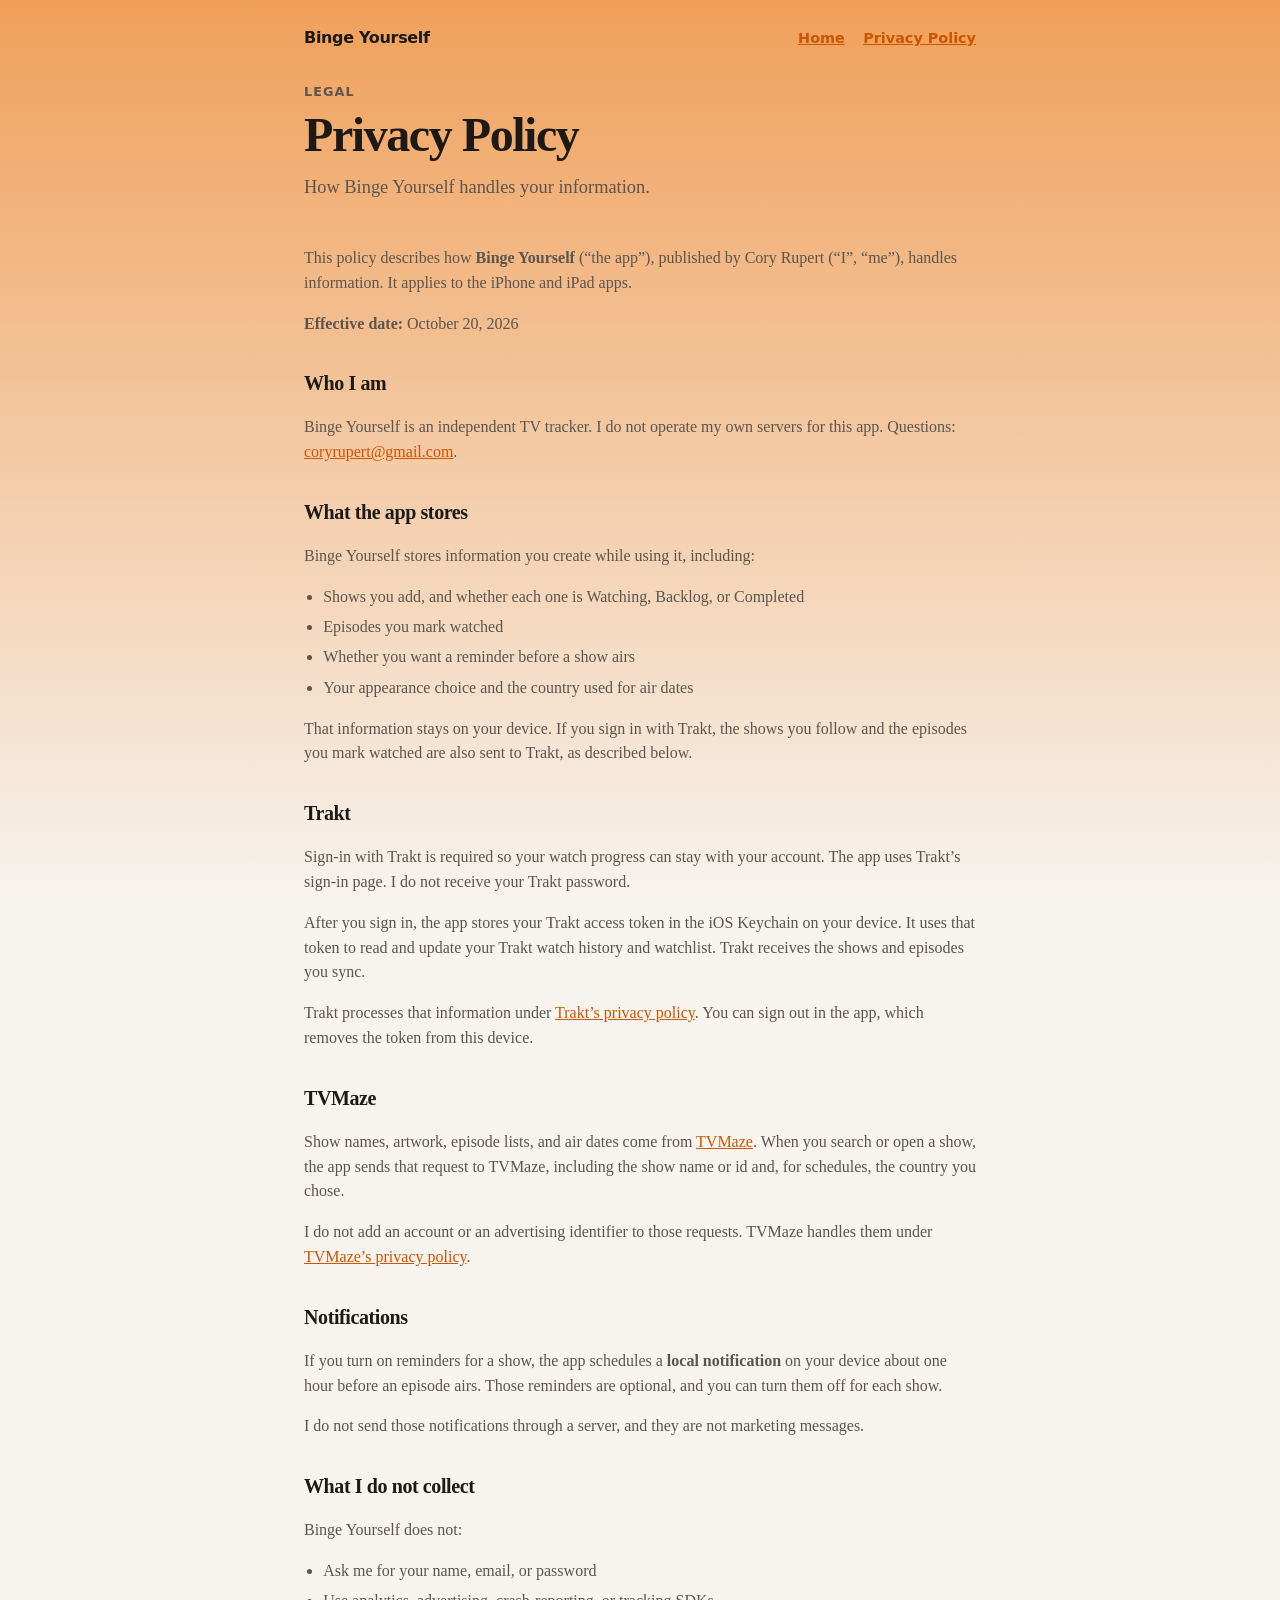
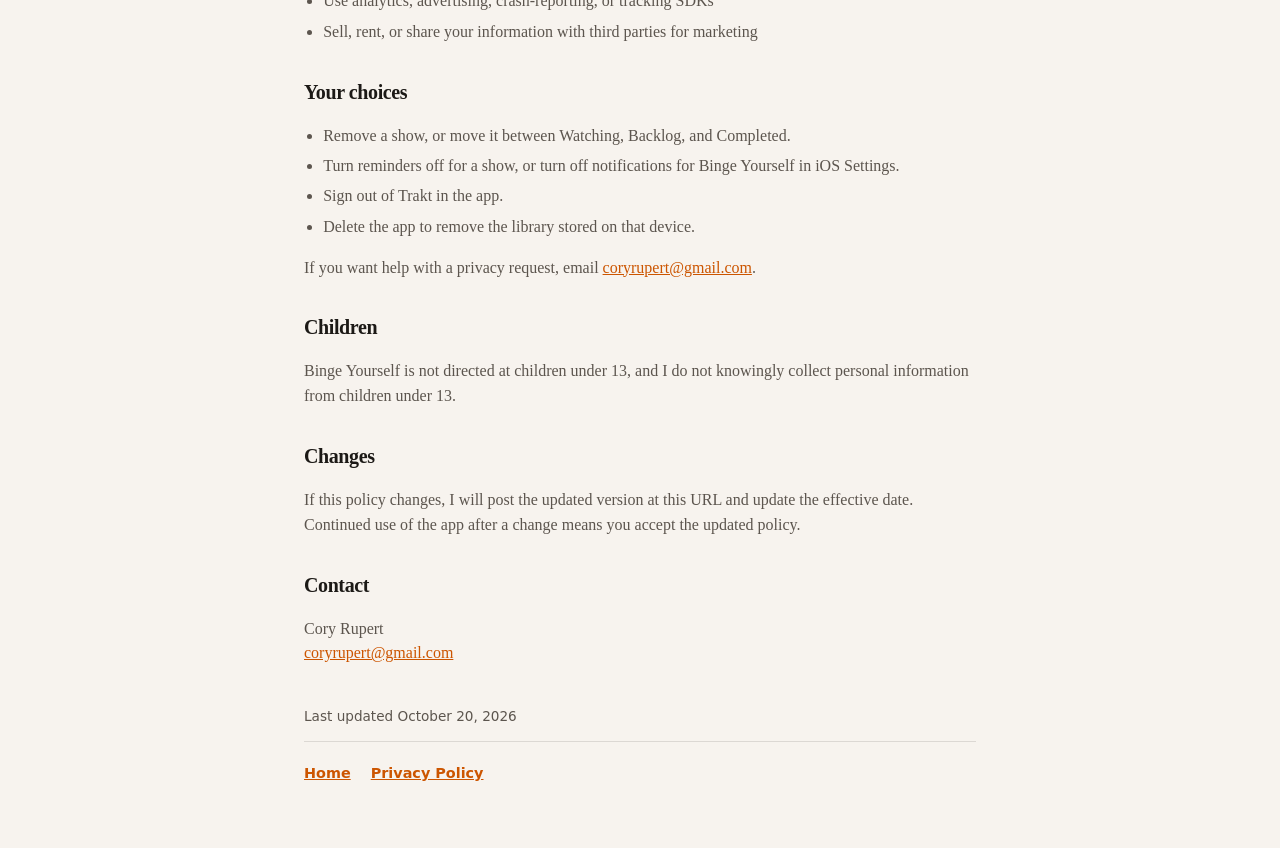
==== binge-privacy/index.html @ 2ec1d24c "Add the Binge Yourself home page and privacy policy." ====
<!DOCTYPE html>
<html lang="en">
<head>
  <meta charset="utf-8">
  <meta name="viewport" content="width=device-width, initial-scale=1">
  <title>Privacy Policy — Binge Yourself</title>
  <meta name="description" content="Privacy Policy for the Binge Yourself TV tracking app.">
  <link rel="icon" href="../images/binge-icon.svg" type="image/svg+xml">
  <link rel="stylesheet" href="../styles.css?v=25">
</head>
<body>
  <main class="site site-policy">
    <header class="site-nav">
      <a class="site-nav-brand" href="../binge/">Binge Yourself</a>
      <nav>
        <a href="../binge/">Home</a>
        <a href="./" aria-current="page">Privacy Policy</a>
      </nav>
    </header>

    <header class="guide-hero">
      <p class="kicker">Legal</p>
      <h1>Privacy Policy</h1>
      <p class="lede">How Binge Yourself handles your information.</p>
    </header>

    <article class="policy">
      <p>This policy describes how <strong>Binge Yourself</strong> (“the app”), published by Cory Rupert (“I”, “me”), handles information. It applies to the iPhone and iPad apps.</p>
      <p><strong>Effective date:</strong> October 20, 2026</p>

      <h2>Who I am</h2>
      <p>Binge Yourself is an independent TV tracker. I do not operate my own servers for this app. Questions: <a href="mailto:coryrupert@gmail.com">coryrupert@gmail.com</a>.</p>

      <h2>What the app stores</h2>
      <p>Binge Yourself stores information you create while using it, including:</p>
      <ul>
        <li>Shows you add, and whether each one is Watching, Backlog, or Completed</li>
        <li>Episodes you mark watched</li>
        <li>Whether you want a reminder before a show airs</li>
        <li>Your appearance choice and the country used for air dates</li>
      </ul>
      <p>That information stays on your device. If you sign in with Trakt, the shows you follow and the episodes you mark watched are also sent to Trakt, as described below.</p>

      <h2>Trakt</h2>
      <p>Sign-in with Trakt is required so your watch progress can stay with your account. The app uses Trakt’s sign-in page. I do not receive your Trakt password.</p>
      <p>After you sign in, the app stores your Trakt access token in the iOS Keychain on your device. It uses that token to read and update your Trakt watch history and watchlist. Trakt receives the shows and episodes you sync.</p>
      <p>Trakt processes that information under <a href="https://trakt.tv/privacy">Trakt’s privacy policy</a>. You can sign out in the app, which removes the token from this device.</p>

      <h2>TVMaze</h2>
      <p>Show names, artwork, episode lists, and air dates come from <a href="https://www.tvmaze.com/">TVMaze</a>. When you search or open a show, the app sends that request to TVMaze, including the show name or id and, for schedules, the country you chose.</p>
      <p>I do not add an account or an advertising identifier to those requests. TVMaze handles them under <a href="https://www.tvmaze.com/privacy">TVMaze’s privacy policy</a>.</p>

      <h2>Notifications</h2>
      <p>If you turn on reminders for a show, the app schedules a <strong>local notification</strong> on your device about one hour before an episode airs. Those reminders are optional, and you can turn them off for each show.</p>
      <p>I do not send those notifications through a server, and they are not marketing messages.</p>

      <h2>What I do not collect</h2>
      <p>Binge Yourself does not:</p>
      <ul>
        <li>Ask me for your name, email, or password</li>
        <li>Use analytics, advertising, crash-reporting, or tracking SDKs</li>
        <li>Sell, rent, or share your information with third parties for marketing</li>
      </ul>

      <h2>Your choices</h2>
      <ul>
        <li>Remove a show, or move it between Watching, Backlog, and Completed.</li>
        <li>Turn reminders off for a show, or turn off notifications for Binge Yourself in iOS Settings.</li>
        <li>Sign out of Trakt in the app.</li>
        <li>Delete the app to remove the library stored on that device.</li>
      </ul>
      <p>If you want help with a privacy request, email <a href="mailto:coryrupert@gmail.com">coryrupert@gmail.com</a>.</p>

      <h2>Children</h2>
      <p>Binge Yourself is not directed at children under 13, and I do not knowingly collect personal information from children under 13.</p>

      <h2>Changes</h2>
      <p>If this policy changes, I will post the updated version at this URL and update the effective date. Continued use of the app after a change means you accept the updated policy.</p>

      <h2>Contact</h2>
      <p>Cory Rupert<br>
      <a href="mailto:coryrupert@gmail.com">coryrupert@gmail.com</a></p>

      <p class="updated">Last updated October 20, 2026</p>
    </article>

    <footer class="site-footer">
      <nav>
        <a href="../binge/">Home</a>
        <a href="./">Privacy Policy</a>
      </nav>
    </footer>
  </main>
</body>
</html>
---- styles.css ----
:root {
  --bg: #f7f3ee;
  --bg-top: #f0a05a;
  --bg-bottom: #f7f3ee;
  --fg: #1c1916;
  --muted: #5c554e;
  --accent: #cc5500;
  --rule: rgba(28, 25, 22, 0.12);
  --card: #fffdf9;
  --bezel: #1c1916;
  --sans: ui-sans-serif, system-ui, -apple-system, "Segoe UI", sans-serif;
}

@media (prefers-color-scheme: dark) {
  :root {
    --bg: #161311;
    --bg-top: #5c240c;
    --bg-bottom: #161311;
    --fg: #f4eee8;
    --muted: #b7aea4;
    --accent: #f26b1a;
    --rule: rgba(244, 238, 232, 0.14);
    --card: #1e1a17;
    --bezel: #0d0b0a;
  }
}

* {
  box-sizing: border-box;
}

img {
  max-width: 100%;
  height: auto;
}

html {
  min-height: 100%;
  scroll-behavior: smooth;
  background: var(--bg-bottom);
}

body {
  margin: 0;
  min-height: 100vh;
  background: transparent;
  color: var(--fg);
  font-family: "Iowan Old Style", "Palatino Linotype", Palatino, Georgia, serif;
  line-height: 1.55;
}

body::before {
  content: "";
  position: fixed;
  inset: 0;
  z-index: -1;
  background: linear-gradient(180deg, var(--bg-top) 0%, var(--bg-bottom) 100%);
}

a {
  color: var(--accent);
}

a:hover {
  text-decoration-thickness: 2px;
}

.site {
  width: min(68rem, calc(100% - 2.5rem));
  margin: 0 auto;
  padding: 1.25rem 0 4rem;
}

.site-nav {
  display: flex;
  align-items: center;
  justify-content: space-between;
  gap: 1rem;
  padding: 0.35rem 0 1.5rem;
  font-family: var(--sans);
}

.site-nav-brand {
  color: var(--fg);
  font-weight: 700;
  text-decoration: none;
  letter-spacing: -0.02em;
}

.site-nav nav {
  display: flex;
  flex-wrap: wrap;
  gap: 0.85rem 1.15rem;
  font-size: 0.9rem;
  font-weight: 600;
}

.site-nav-end {
  justify-content: flex-end;
}

.kicker {
  margin: 0 0 0.4rem;
  color: var(--muted);
  font-family: var(--sans);
  font-size: 0.8rem;
  font-weight: 600;
  letter-spacing: 0.08em;
  text-transform: uppercase;
}

h1 {
  margin: 0 0 0.75rem;
  font-size: clamp(2rem, 6vw, 3rem);
  font-weight: 600;
  letter-spacing: -0.03em;
  line-height: 1.1;
}

.lede {
  margin: 0;
  max-width: 32rem;
  color: var(--muted);
  font-size: 1.15rem;
}

h2 {
  margin: 2rem 0 0.6rem;
  font-size: 1.25rem;
  letter-spacing: -0.02em;
}

.hero {
  display: grid;
  gap: 1.25rem;
  padding: 0.5rem 0 2.5rem;
  max-width: 38rem;
}

.icon {
  width: 88px;
  height: 88px;
  border-radius: 22px;
  overflow: hidden;
  box-shadow: 0 10px 28px rgba(204, 85, 0, 0.28);
}

.hero h1 {
  margin-bottom: 0.45rem;
}

.site-simple {
  width: min(36rem, calc(100% - 2.5rem));
  display: flex;
  flex-direction: column;
  align-items: center;
  text-align: center;
}

.site-simple .site-nav {
  width: 100%;
  justify-content: center;
}

.hero-simple {
  justify-items: center;
  padding-bottom: 1.6rem;
  text-align: center;
}

.hero-simple .lede {
  margin-inline: auto;
}

.site-simple .highlights {
  width: max-content;
  max-width: 100%;
  margin-inline: auto;
  text-align: left;
}

.site-simple .site-footer {
  width: 100%;
}

.site-simple .site-footer nav {
  justify-content: center;
}

.highlights {
  display: grid;
  gap: 1.25rem;
  margin: 0 0 1.75rem;
  padding: 0;
  list-style: none;
}

.highlight {
  display: flex;
  align-items: center;
  gap: 0.9rem;
}

.highlight-icon {
  flex: 0 0 2.4rem;
  width: 2.4rem;
  height: 2.4rem;
  padding: 0.18rem;
  overflow: visible;
  color: var(--accent);
}

.highlight h2 {
  margin: 0;
  font-size: 1.05rem;
  font-weight: 650;
  letter-spacing: -0.02em;
}

.highlight p {
  margin: 0.12rem 0 0;
  color: var(--muted);
  font-family: var(--sans);
  font-size: 0.92rem;
  line-height: 1.35;
}

.app-store {
  display: inline-block;
  margin: 0.25rem 0 2rem;
  line-height: 0;
}

.hero .app-store {
  margin-top: 1.15rem;
  margin-bottom: 0;
}

.app-store-badge {
  display: block;
  width: auto;
  height: 2.75rem;
}

.app-store-badge-dark {
  display: none;
}

@media (prefers-color-scheme: dark) {
  .app-store-badge-light {
    display: none;
  }

  .app-store-badge-dark {
    display: block;
  }
}

.shots-head {
  display: flex;
  align-items: baseline;
  justify-content: space-between;
  gap: 1rem;
  margin: 0.5rem 0 1rem;
}

.shots-head h2 {
  margin: 0;
}

.shots-head p {
  margin: 0;
  color: var(--muted);
  font-family: var(--sans);
  font-size: 0.9rem;
}

.section-lede {
  margin: -0.35rem 0 1.1rem;
  max-width: 38rem;
  color: var(--muted);
  font-family: var(--sans);
  font-size: 0.95rem;
}

.shots {
  display: flex;
  flex-wrap: wrap;
  align-items: flex-start;
  gap: 1.35rem;
  overflow: visible;
  padding: 0.5rem 0 1.75rem;
}

.shot {
  flex: 0 0 auto;
  width: min(12.25rem, 56vw);
  margin: 0;
}

.shot-ipad {
  width: min(26rem, 86vw);
}

.carousel {
  max-width: none;
  margin: 0 0 1.75rem;
}

.shots-carousel {
  position: relative;
  display: flex;
  flex-wrap: nowrap;
  align-items: flex-end;
  gap: 1rem;
  overflow-x: scroll;
  padding: 0.2rem 0 1.15rem;
  -webkit-overflow-scrolling: touch;
  scrollbar-gutter: stable;
  scrollbar-width: auto;
  scrollbar-color: var(--accent) rgba(28, 25, 22, 0.14);
}

.shots-carousel::-webkit-scrollbar {
  height: 12px;
}

.shots-carousel::-webkit-scrollbar-track {
  background: rgba(28, 25, 22, 0.12);
  border-radius: 99px;
}

.shots-carousel::-webkit-scrollbar-thumb {
  background: var(--accent);
  border-radius: 99px;
}

.shots-cards {
  display: grid;
  grid-template-columns: repeat(auto-fit, minmax(min(17.5rem, 100%), 1fr));
  align-items: start;
  gap: 1.15rem;
  overflow: visible;
  padding: 0.15rem 0 2rem;
}

.shot-card {
  width: 100%;
  max-width: 24rem;
  margin: 0 auto;
  padding: 0.7rem 0.7rem 0.85rem;
  background: var(--card);
  border: 1px solid var(--rule);
  border-radius: 22px;
  box-shadow: 0 10px 24px rgba(28, 25, 22, 0.08);
}

.shots-carousel .shot-card {
  flex: 0 0 auto;
  width: min(17rem, 70%);
  max-width: none;
  margin: 0;
}

.shots-carousel .shot-card-ipad {
  width: min(28.5rem, 84%);
  max-width: none;
}

.shot-card-icloud {
  width: min(42rem, 100%);
  max-width: none;
  margin: 0 auto 2rem;
}

.shot-card-copy {
  text-align: center;
  margin: 0 0 0.3rem;
}

.shot-card-copy h3 {
  margin: 0;
  font-size: 1.02rem;
  font-weight: 650;
  letter-spacing: -0.02em;
  line-height: 1.2;
}

.shot-card-copy p {
  margin: 0.1rem 0 0;
  color: var(--accent);
  font-family: var(--sans);
  font-size: 0.8rem;
  font-weight: 600;
  line-height: 1.3;
}


.device {
  position: relative;
  background: var(--bezel);
  box-shadow:
    inset 0 0 0 1px rgba(255, 255, 255, 0.14),
    0 16px 36px rgba(28, 25, 22, 0.22);
}

.device-screen {
  line-height: 0;
  overflow: hidden;
  background: #000;
}

.device-screen img {
  display: block;
  width: 100%;
  height: auto;
}

.phone {
  padding: 0.55rem 0.48rem 0.62rem;
  border-radius: 2.15rem;
}

.phone .device-screen {
  border-radius: 1.58rem;
}

.ipad {
  padding: 0.72rem 0.68rem 0.82rem;
  border-radius: 1.15rem;
}

.ipad .device-screen {
  border-radius: 0.28rem;
}

.ipad::before {
  content: "";
  position: absolute;
  top: 0.28rem;
  left: 50%;
  z-index: 1;
  width: 0.42rem;
  height: 0.42rem;
  border-radius: 50%;
  background: #2e2a26;
  transform: translateX(-50%);
  box-shadow: inset 0 0 0 1px rgba(255, 255, 255, 0.08);
}

.watch {
  padding: 0.42rem 0.34rem;
  border-radius: 1.85rem;
  background: linear-gradient(160deg, #6a645c, #1c1916 38%, #2e2a26);
  box-shadow:
    inset 0 0 0 1px rgba(255, 255, 255, 0.28),
    0 16px 36px rgba(28, 25, 22, 0.22);
}

.watch .device-screen {
  border-radius: 1.45rem;
}

.watch::after {
  content: "";
  position: absolute;
  top: 24%;
  right: -0.32rem;
  width: 0.32rem;
  height: 1.35rem;
  border-radius: 0.12rem;
  background: linear-gradient(180deg, #8a847c, #3c3732);
  box-shadow: inset 0 0 0 1px rgba(255, 255, 255, 0.2);
}

.watch::before {
  content: "";
  position: absolute;
  top: 48%;
  right: -0.22rem;
  width: 0.2rem;
  height: 0.7rem;
  border-radius: 0.08rem;
  background: #4a453f;
}

.icloud-devices {
  display: flex;
  align-items: flex-end;
  justify-content: center;
  gap: 0.85rem;
}

.icloud-devices .phone,
.icloud-devices .ipad,
.icloud-devices .watch {
  flex: 0 0 auto;
}

.icloud-devices .phone {
  width: 5.6rem;
}

.icloud-devices .ipad {
  width: 26rem;
}

.icloud-devices .watch {
  width: 4rem;
}

.shot-watch {
  width: min(178px, 52vw);
  padding-right: 8px;
}

.shot figcaption {
  margin-top: 0.7rem;
  color: var(--muted);
  font-family: var(--sans);
  font-size: 0.82rem;
  font-weight: 600;
  text-align: center;
}

.shot-photo {
  display: block;
  width: 100%;
  height: auto;
}

.shot-widget {
  flex: 0 0 auto;
  width: min(22rem, 100%);
  margin: 0;
}

.shot-widget img {
  display: block;
  width: 100%;
  height: auto;
  border-radius: 22px;
  box-shadow: 0 10px 24px rgba(28, 25, 22, 0.16);
}

.shot-widget figcaption {
  margin-top: 0.7rem;
  color: var(--muted);
  font-family: var(--sans);
  font-size: 0.82rem;
  font-weight: 600;
  text-align: center;
}

.widget-shelf {
  display: flex;
  flex-wrap: wrap;
  gap: 1rem;
  margin: 0 0 1.25rem;
  padding: 1.25rem;
  background:
    radial-gradient(circle at 20% 20%, rgba(204, 85, 0, 0.16), transparent 42%),
    linear-gradient(160deg, #d7e4ee, #c9d6c4 55%, #e8d5c4);
  border-radius: 22px;
}

@media (prefers-color-scheme: dark) {
  .widget-shelf {
    background:
      radial-gradient(circle at 20% 20%, rgba(242, 107, 26, 0.22), transparent 42%),
      linear-gradient(160deg, #24303a, #2a3328 55%, #3a2c22);
  }
}

.ios-widget {
  width: min(20.5rem, 100%);
  min-height: 9.6rem;
  padding: 0.9rem 1rem;
  background: rgba(247, 247, 247, 0.94);
  border-radius: 22px;
  box-shadow: 0 10px 24px rgba(28, 25, 22, 0.16);
  font-family: var(--sans);
  color: #1c1916;
}

.ios-widget h3 {
  display: flex;
  align-items: center;
  gap: 0.4rem;
  margin: 0 0 0.7rem;
  color: var(--accent);
  font-size: 0.72rem;
  font-weight: 700;
  letter-spacing: 0.06em;
  text-transform: uppercase;
}

.ios-widget .widget-add {
  margin-left: auto;
  display: grid;
  place-items: center;
  width: 1.35rem;
  height: 1.35rem;
  border-radius: 50%;
  background: var(--accent);
  color: #fff;
  font-size: 1rem;
  font-weight: 700;
  line-height: 1;
  letter-spacing: 0;
  text-transform: none;
}

.ios-widget ul {
  margin: 0;
  padding: 0;
  list-style: none;
}

.ios-widget li {
  display: flex;
  gap: 0.55rem;
  align-items: flex-start;
  padding: 0.28rem 0;
}

.ios-widget li + li {
  border-top: 1px solid rgba(28, 25, 22, 0.08);
}

.ios-widget .mark {
  flex: 0 0 auto;
  width: 0.95rem;
  height: 0.95rem;
  margin-top: 0.12rem;
  border: 1.5px solid rgba(28, 25, 22, 0.28);
  border-radius: 50%;
}

.ios-widget .name {
  font-size: 0.88rem;
  font-weight: 650;
}

.ios-widget .meta {
  color: #6b7280;
  font-size: 0.75rem;
}

.progress-row {
  display: grid;
  gap: 0.28rem;
}

.progress-row strong {
  font-size: 0.88rem;
}

.bar {
  height: 0.38rem;
  overflow: hidden;
  background: rgba(28, 25, 22, 0.1);
  border-radius: 99px;
}

.bar > span {
  display: block;
  height: 100%;
  background: var(--accent);
  border-radius: inherit;
}

.widget-note {
  margin: 0 0 2.5rem;
  max-width: 40rem;
  color: var(--muted);
  font-family: var(--sans);
  font-size: 0.92rem;
}

.site-footer {
  padding-top: 1.25rem;
  border-top: 1px solid var(--rule);
  color: var(--muted);
  font-family: var(--sans);
  font-size: 0.9rem;
}

.site-footer nav {
  display: flex;
  flex-wrap: wrap;
  gap: 0.85rem 1.25rem;
  font-weight: 600;
}

.guide-hero {
  max-width: 38rem;
  padding: 0.5rem 0 1.75rem;
}

.guide-hero .lede {
  margin-top: 0.35rem;
}

.step {
  display: grid;
  gap: 1.25rem;
  align-items: start;
  margin: 0 0 2.4rem;
  padding-bottom: 2.2rem;
  border-bottom: 1px solid var(--rule);
}

.step:last-of-type {
  border-bottom: 0;
}

.step-copy p {
  color: var(--muted);
  font-family: var(--sans);
  font-size: 0.98rem;
}

.step-copy h2 {
  margin: 0.15rem 0 0.55rem;
}

.step-shots {
  display: flex;
  flex-wrap: wrap;
  gap: 1.1rem;
}

.step .shot {
  width: min(12rem, 52vw);
}

.step .shot-ipad {
  width: min(24rem, 86vw);
}

.step .shot-watch {
  width: min(150px, 44vw);
}

@media (min-width: 840px) {
  .step {
    grid-template-columns: minmax(0, 1fr) auto;
  }
}

.site-policy {
  width: min(42rem, calc(100% - 2.5rem));
}

.policy p {
  color: var(--muted);
}

.policy ul {
  padding-left: 1.2rem;
  color: var(--muted);
}

.policy li + li {
  margin-top: 0.35rem;
}

.policy .updated {
  margin-top: 2.5rem;
  color: var(--muted);
  font-family: var(--sans);
  font-size: 0.85rem;
}
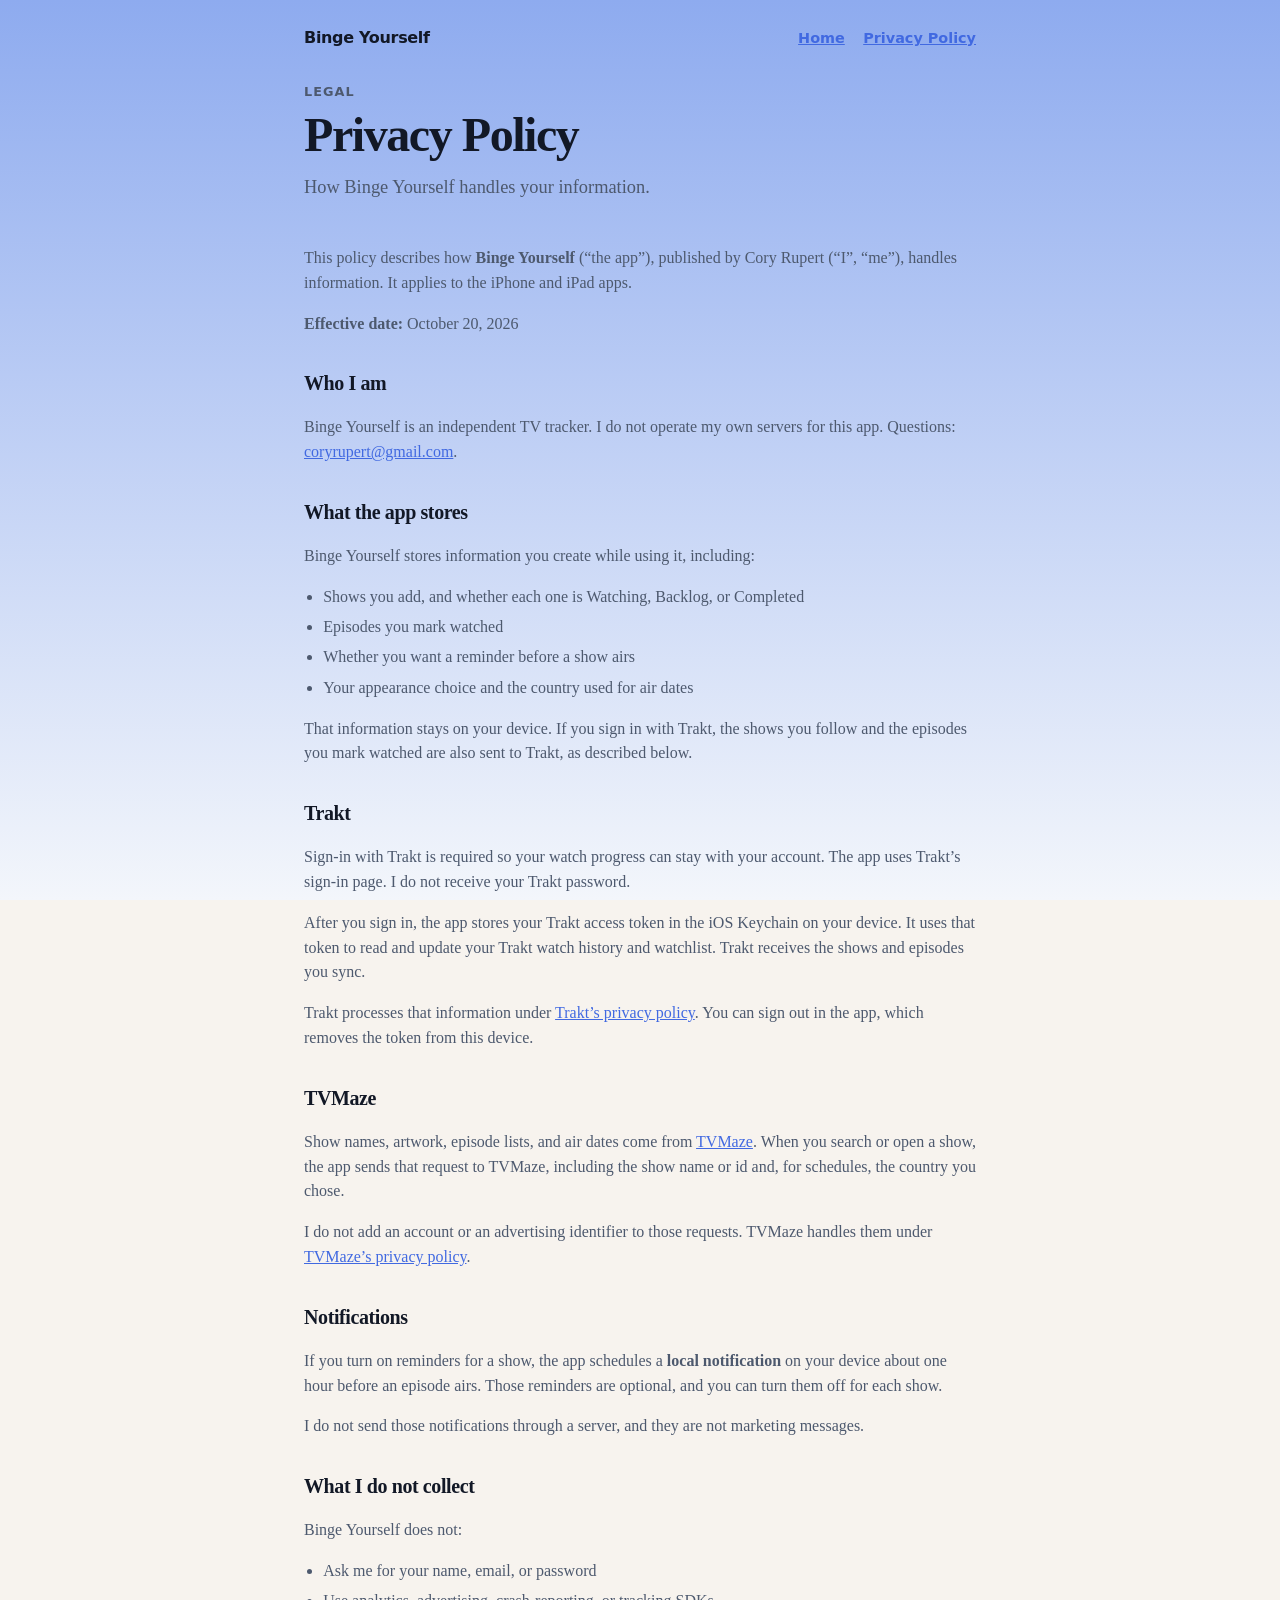
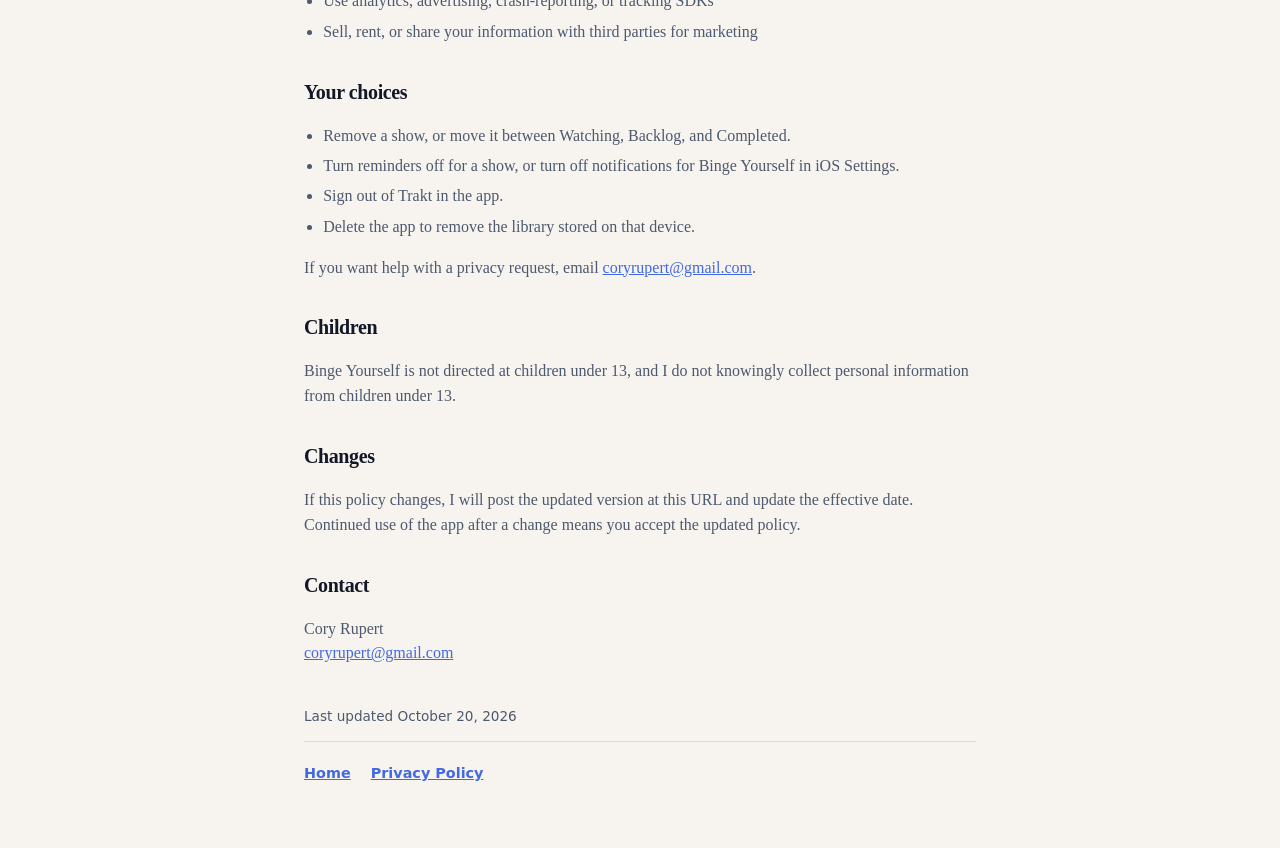
==== commit 9da3e6ce: "Switch the Binge Yourself pages and icon from orange to royal blue." ====
--- a/binge-privacy/index.html
+++ b/binge-privacy/index.html
@@ -6,9 +6,9 @@
   <title>Privacy Policy — Binge Yourself</title>
   <meta name="description" content="Privacy Policy for the Binge Yourself TV tracking app.">
   <link rel="icon" href="../images/binge-icon.svg" type="image/svg+xml">
-  <link rel="stylesheet" href="../styles.css?v=25">
+  <link rel="stylesheet" href="../styles.css?v=26">
 </head>
-<body>
+<body class="binge">
   <main class="site site-policy">
     <header class="site-nav">
       <a class="site-nav-brand" href="../binge/">Binge Yourself</a>
--- a/styles.css
+++ b/styles.css
@@ -9,6 +9,18 @@
   --card: #fffdf9;
   --bezel: #1c1916;
   --sans: ui-sans-serif, system-ui, -apple-system, "Segoe UI", sans-serif;
+}
+
+body.binge {
+  --bg: #f3f6fb;
+  --bg-top: #8eabef;
+  --bg-bottom: #f3f6fb;
+  --fg: #121826;
+  --muted: #4d596e;
+  --accent: #4169e1;
+  --rule: rgba(18, 24, 38, 0.12);
+  --card: #fbfcfe;
+  --bezel: #121826;
 }
 
 @media (prefers-color-scheme: dark) {
@@ -23,6 +35,18 @@
     --card: #1e1a17;
     --bezel: #0d0b0a;
   }
+
+  body.binge {
+    --bg: #10141c;
+    --bg-top: #1a2d66;
+    --bg-bottom: #10141c;
+    --fg: #eef2f8;
+    --muted: #a8b3c7;
+    --accent: #7b97ff;
+    --rule: rgba(238, 242, 248, 0.14);
+    --card: #171d28;
+    --bezel: #0b0e14;
+  }
 }
 
 * {
@@ -143,6 +167,10 @@
   border-radius: 22px;
   overflow: hidden;
   box-shadow: 0 10px 28px rgba(204, 85, 0, 0.28);
+}
+
+body.binge .icon {
+  box-shadow: 0 10px 28px rgba(65, 105, 225, 0.32);
 }
 
 .hero h1 {
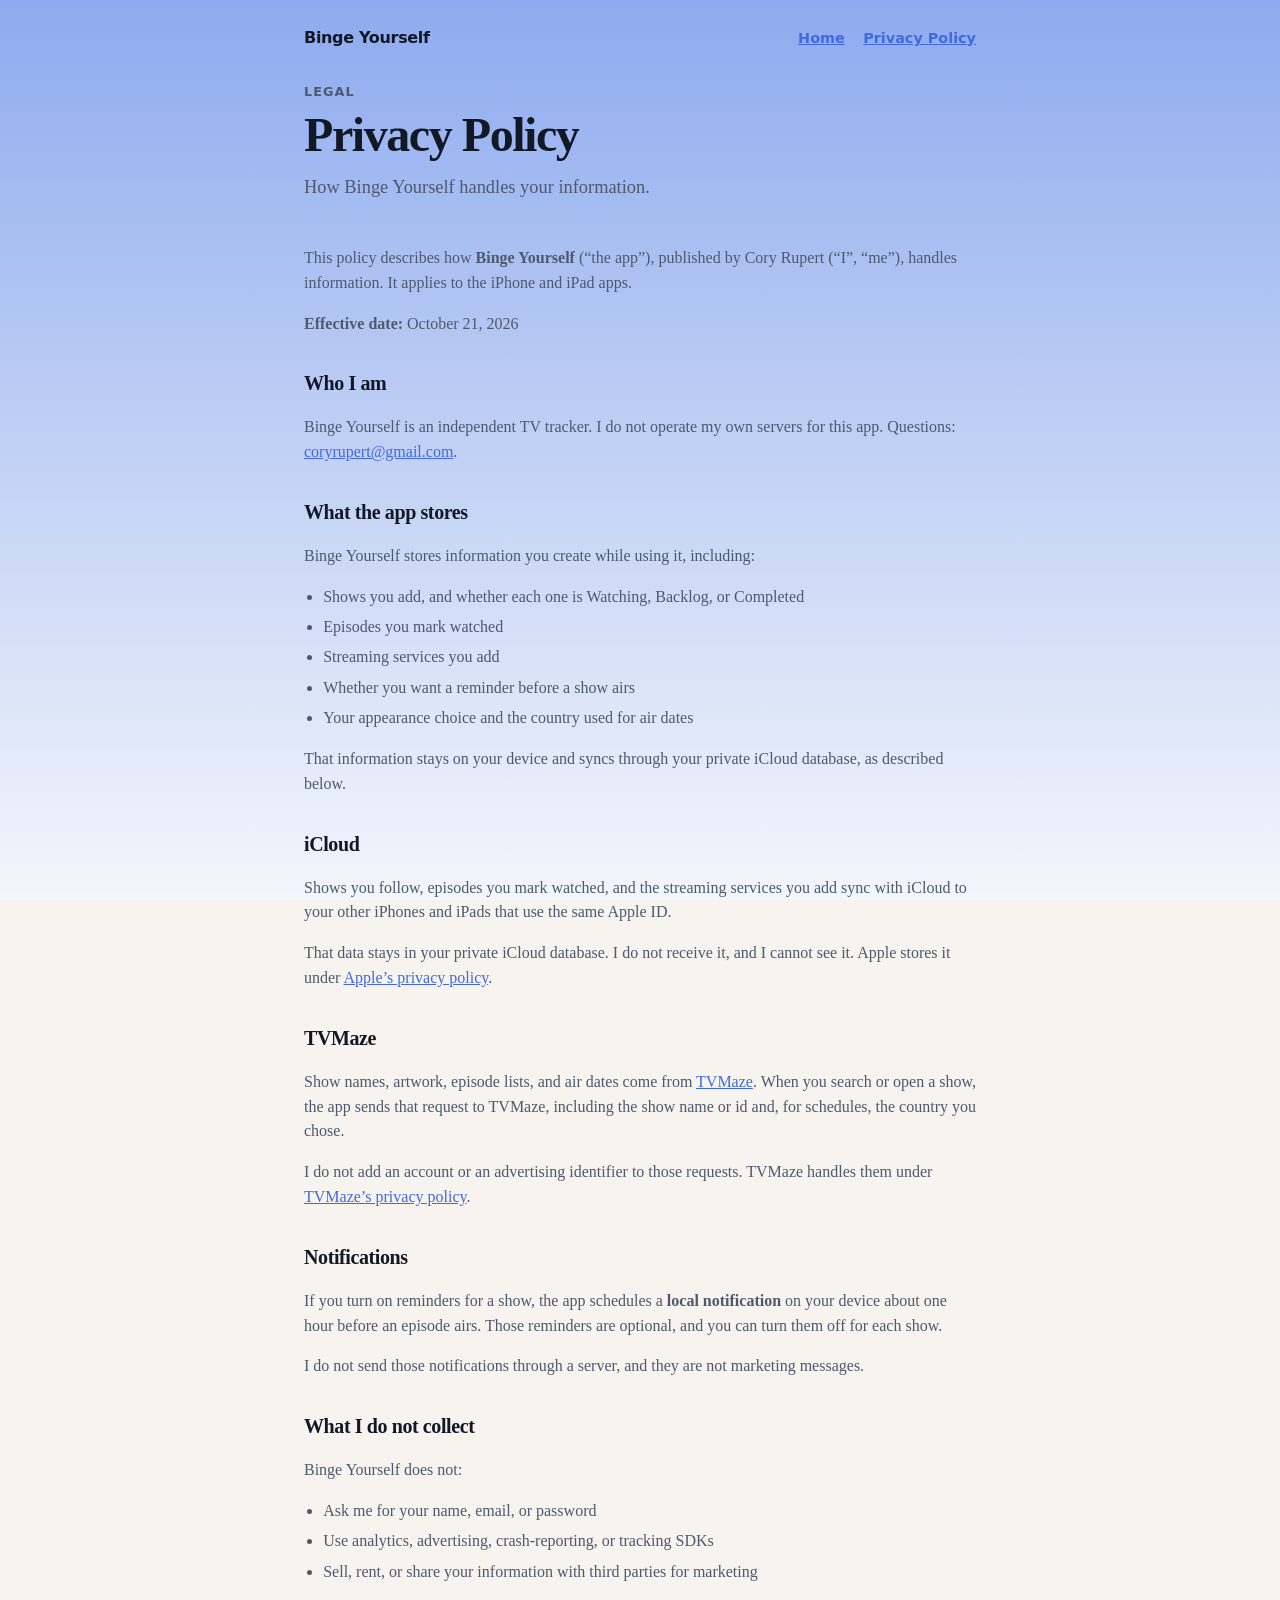
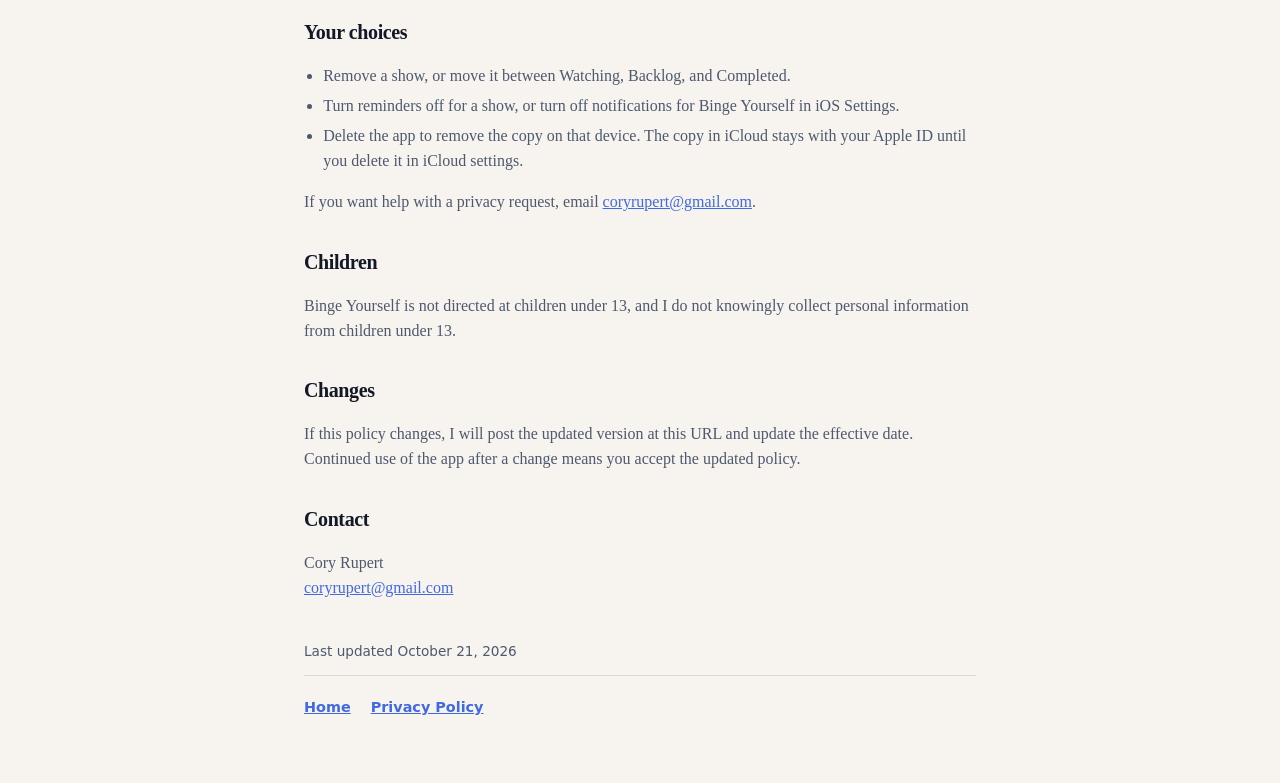
==== commit c33ac969: "Match the Binge Yourself home page to onboarding and describe iCloud sync." ====
--- a/binge-privacy/index.html
+++ b/binge-privacy/index.html
@@ -26,7 +26,7 @@
 
     <article class="policy">
       <p>This policy describes how <strong>Binge Yourself</strong> (“the app”), published by Cory Rupert (“I”, “me”), handles information. It applies to the iPhone and iPad apps.</p>
-      <p><strong>Effective date:</strong> October 20, 2026</p>
+      <p><strong>Effective date:</strong> October 21, 2026</p>
 
       <h2>Who I am</h2>
       <p>Binge Yourself is an independent TV tracker. I do not operate my own servers for this app. Questions: <a href="mailto:coryrupert@gmail.com">coryrupert@gmail.com</a>.</p>
@@ -36,15 +36,15 @@
       <ul>
         <li>Shows you add, and whether each one is Watching, Backlog, or Completed</li>
         <li>Episodes you mark watched</li>
+        <li>Streaming services you add</li>
         <li>Whether you want a reminder before a show airs</li>
         <li>Your appearance choice and the country used for air dates</li>
       </ul>
-      <p>That information stays on your device. If you sign in with Trakt, the shows you follow and the episodes you mark watched are also sent to Trakt, as described below.</p>
+      <p>That information stays on your device and syncs through your private iCloud database, as described below.</p>
 
-      <h2>Trakt</h2>
-      <p>Sign-in with Trakt is required so your watch progress can stay with your account. The app uses Trakt’s sign-in page. I do not receive your Trakt password.</p>
-      <p>After you sign in, the app stores your Trakt access token in the iOS Keychain on your device. It uses that token to read and update your Trakt watch history and watchlist. Trakt receives the shows and episodes you sync.</p>
-      <p>Trakt processes that information under <a href="https://trakt.tv/privacy">Trakt’s privacy policy</a>. You can sign out in the app, which removes the token from this device.</p>
+      <h2>iCloud</h2>
+      <p>Shows you follow, episodes you mark watched, and the streaming services you add sync with iCloud to your other iPhones and iPads that use the same Apple ID.</p>
+      <p>That data stays in your private iCloud database. I do not receive it, and I cannot see it. Apple stores it under <a href="https://www.apple.com/legal/privacy/">Apple’s privacy policy</a>.</p>
 
       <h2>TVMaze</h2>
       <p>Show names, artwork, episode lists, and air dates come from <a href="https://www.tvmaze.com/">TVMaze</a>. When you search or open a show, the app sends that request to TVMaze, including the show name or id and, for schedules, the country you chose.</p>
@@ -66,8 +66,7 @@
       <ul>
         <li>Remove a show, or move it between Watching, Backlog, and Completed.</li>
         <li>Turn reminders off for a show, or turn off notifications for Binge Yourself in iOS Settings.</li>
-        <li>Sign out of Trakt in the app.</li>
-        <li>Delete the app to remove the library stored on that device.</li>
+        <li>Delete the app to remove the copy on that device. The copy in iCloud stays with your Apple ID until you delete it in iCloud settings.</li>
       </ul>
       <p>If you want help with a privacy request, email <a href="mailto:coryrupert@gmail.com">coryrupert@gmail.com</a>.</p>
 
@@ -81,7 +80,7 @@
       <p>Cory Rupert<br>
       <a href="mailto:coryrupert@gmail.com">coryrupert@gmail.com</a></p>
 
-      <p class="updated">Last updated October 20, 2026</p>
+      <p class="updated">Last updated October 21, 2026</p>
     </article>
 
     <footer class="site-footer">
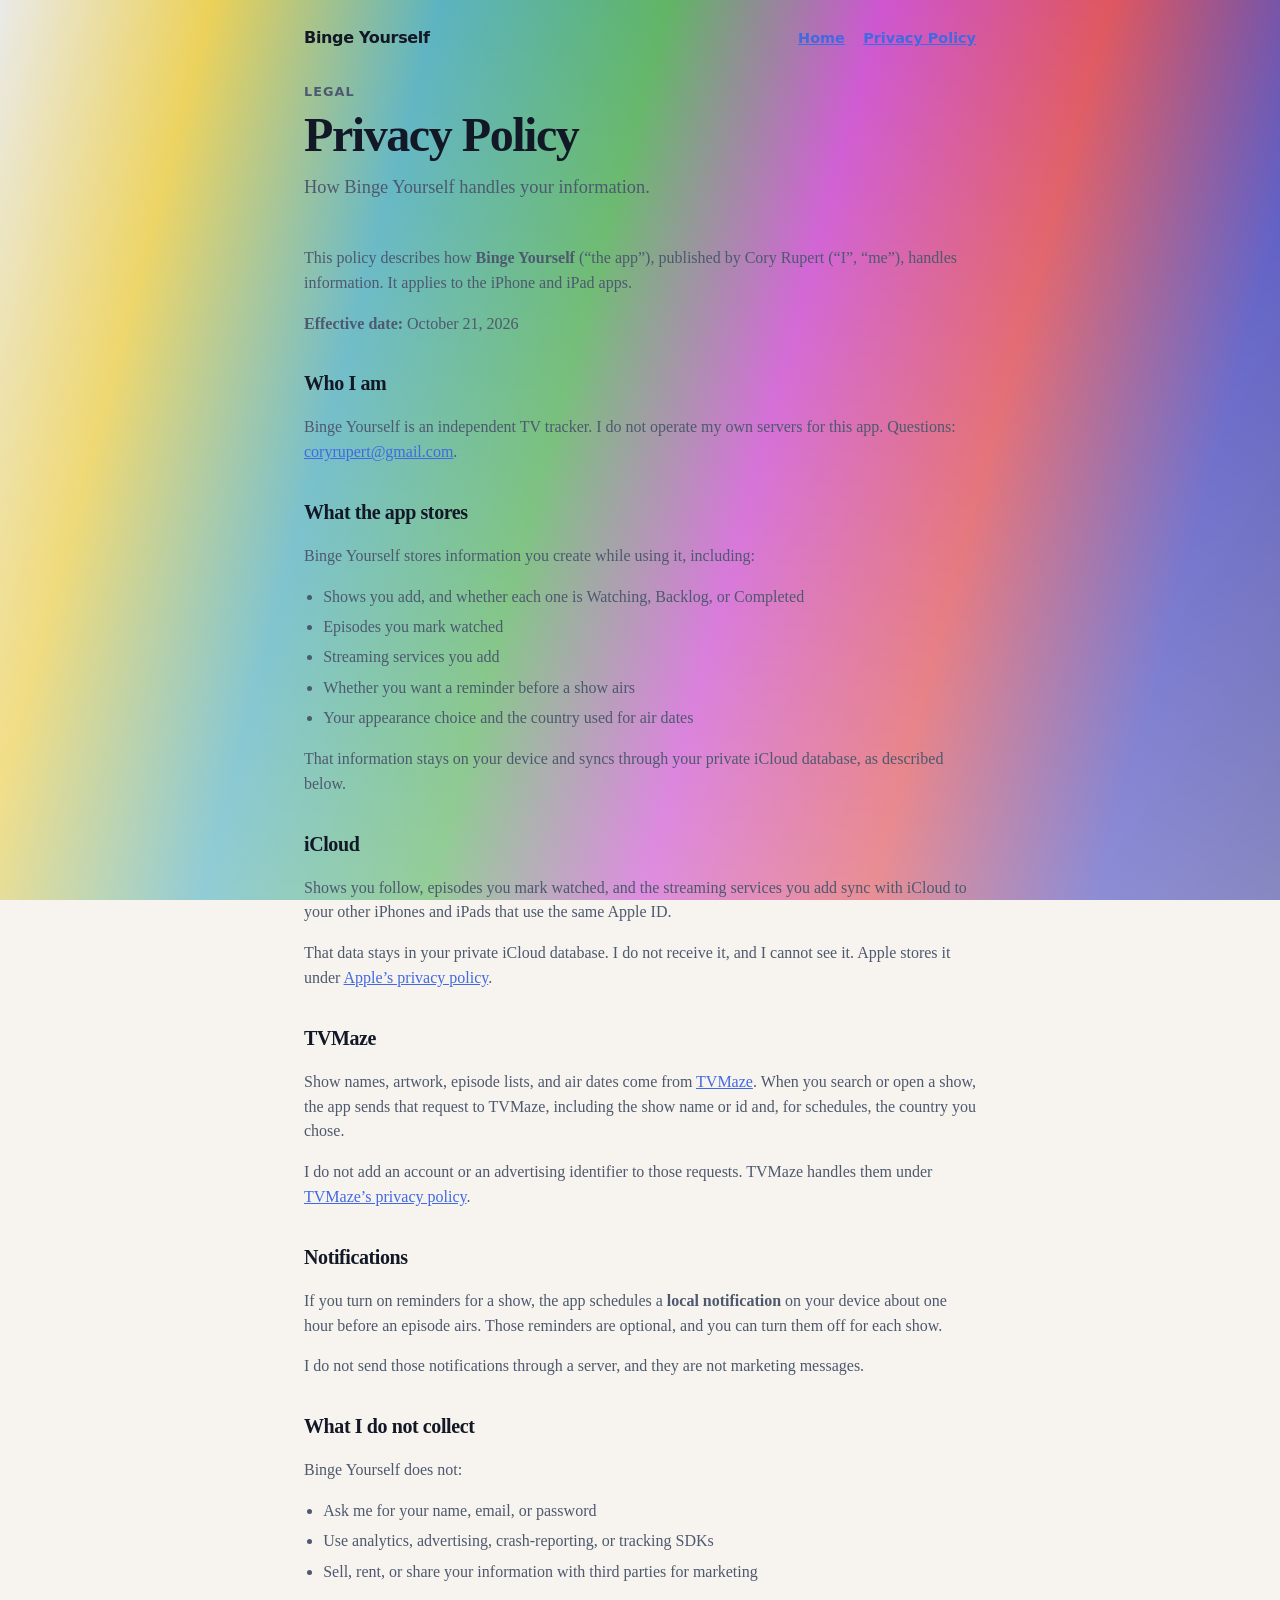
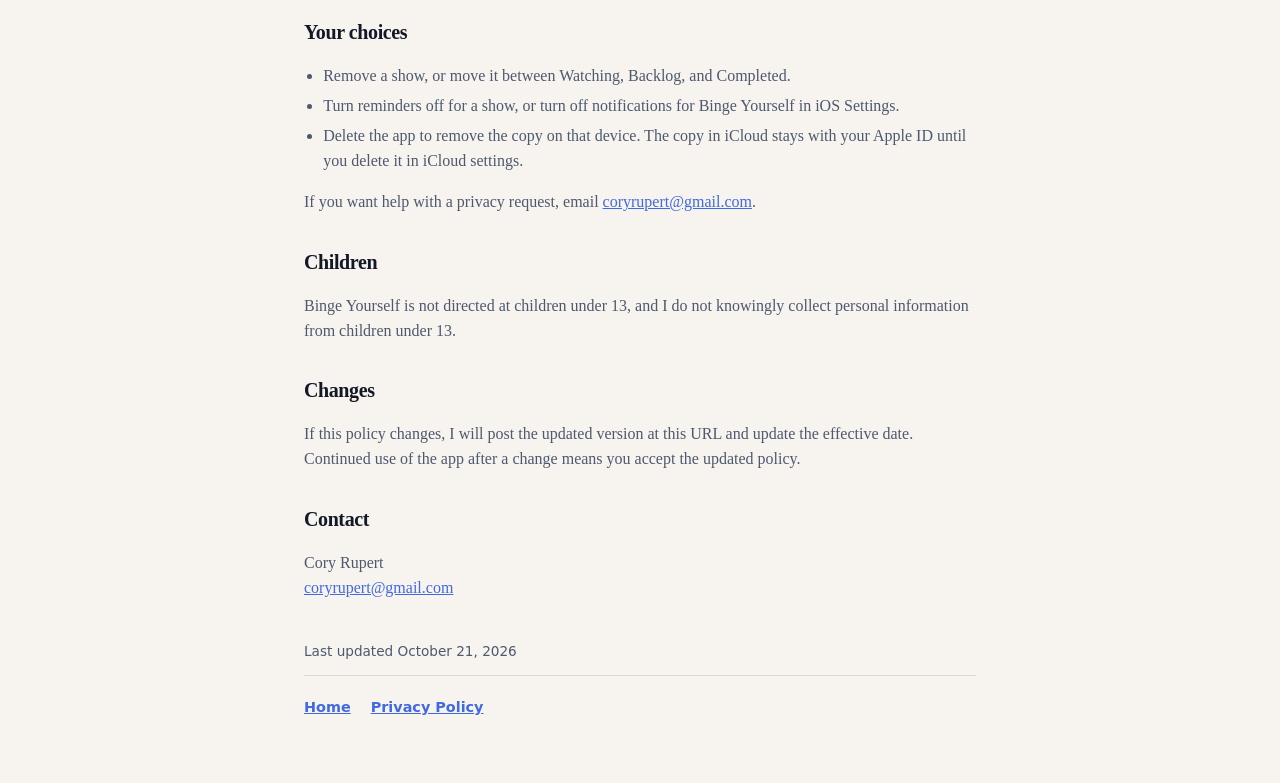
==== commit bfb2945d: "Use the TV icon and a color-bar wallpaper on Binge Yourself. The page still showed the old blue chec" ====
--- a/binge-privacy/index.html
+++ b/binge-privacy/index.html
@@ -5,8 +5,9 @@
   <meta name="viewport" content="width=device-width, initial-scale=1">
   <title>Privacy Policy — Binge Yourself</title>
   <meta name="description" content="Privacy Policy for the Binge Yourself TV tracking app.">
-  <link rel="icon" href="../images/binge-icon.svg" type="image/svg+xml">
-  <link rel="stylesheet" href="../styles.css?v=26">
+  <link rel="icon" href="../images/binge-icon.png" type="image/png">
+  <link rel="apple-touch-icon" href="../images/binge-icon.png">
+  <link rel="stylesheet" href="../styles.css?v=27">
 </head>
 <body class="binge">
   <main class="site site-policy">
--- a/styles.css
+++ b/styles.css
@@ -12,9 +12,9 @@
 }
 
 body.binge {
-  --bg: #f3f6fb;
-  --bg-top: #8eabef;
-  --bg-bottom: #f3f6fb;
+  --bg: #f4f5f7;
+  --bg-top: #e4e4e2;
+  --bg-bottom: #f4f5f7;
   --fg: #121826;
   --muted: #4d596e;
   --accent: #4169e1;
@@ -38,7 +38,7 @@
 
   body.binge {
     --bg: #10141c;
-    --bg-top: #1a2d66;
+    --bg-top: #1a1a5c;
     --bg-bottom: #10141c;
     --fg: #eef2f8;
     --muted: #a8b3c7;
@@ -81,6 +81,40 @@
   background: linear-gradient(180deg, var(--bg-top) 0%, var(--bg-bottom) 100%);
 }
 
+body.binge::before {
+  background:
+    linear-gradient(180deg, rgba(255, 255, 255, 0.22) 0%, rgba(255, 255, 255, 0.48) 100%),
+    linear-gradient(
+      105deg,
+      #e4e4e2 0%,
+      #e6c42a 14%,
+      #2e9eb0 29%,
+      #34a03a 44%,
+      #c026c4 58%,
+      #d62832 73%,
+      #2424b0 88%,
+      #1a1a88 100%
+    );
+}
+
+@media (prefers-color-scheme: dark) {
+  body.binge::before {
+    background:
+      linear-gradient(180deg, rgba(16, 20, 28, 0.28) 0%, rgba(16, 20, 28, 0.62) 100%),
+      linear-gradient(
+        105deg,
+        #c8c8c6 0%,
+        #d4b41e 14%,
+        #1c8496 29%,
+        #22803a 44%,
+        #9a1898 58%,
+        #b01e2c 73%,
+        #1e1e9a 88%,
+        #14146a 100%
+      );
+  }
+}
+
 a {
   color: var(--accent);
 }
@@ -170,7 +204,7 @@
 }
 
 body.binge .icon {
-  box-shadow: 0 10px 28px rgba(65, 105, 225, 0.32);
+  box-shadow: 0 12px 28px rgba(18, 16, 22, 0.28);
 }
 
 .hero h1 {
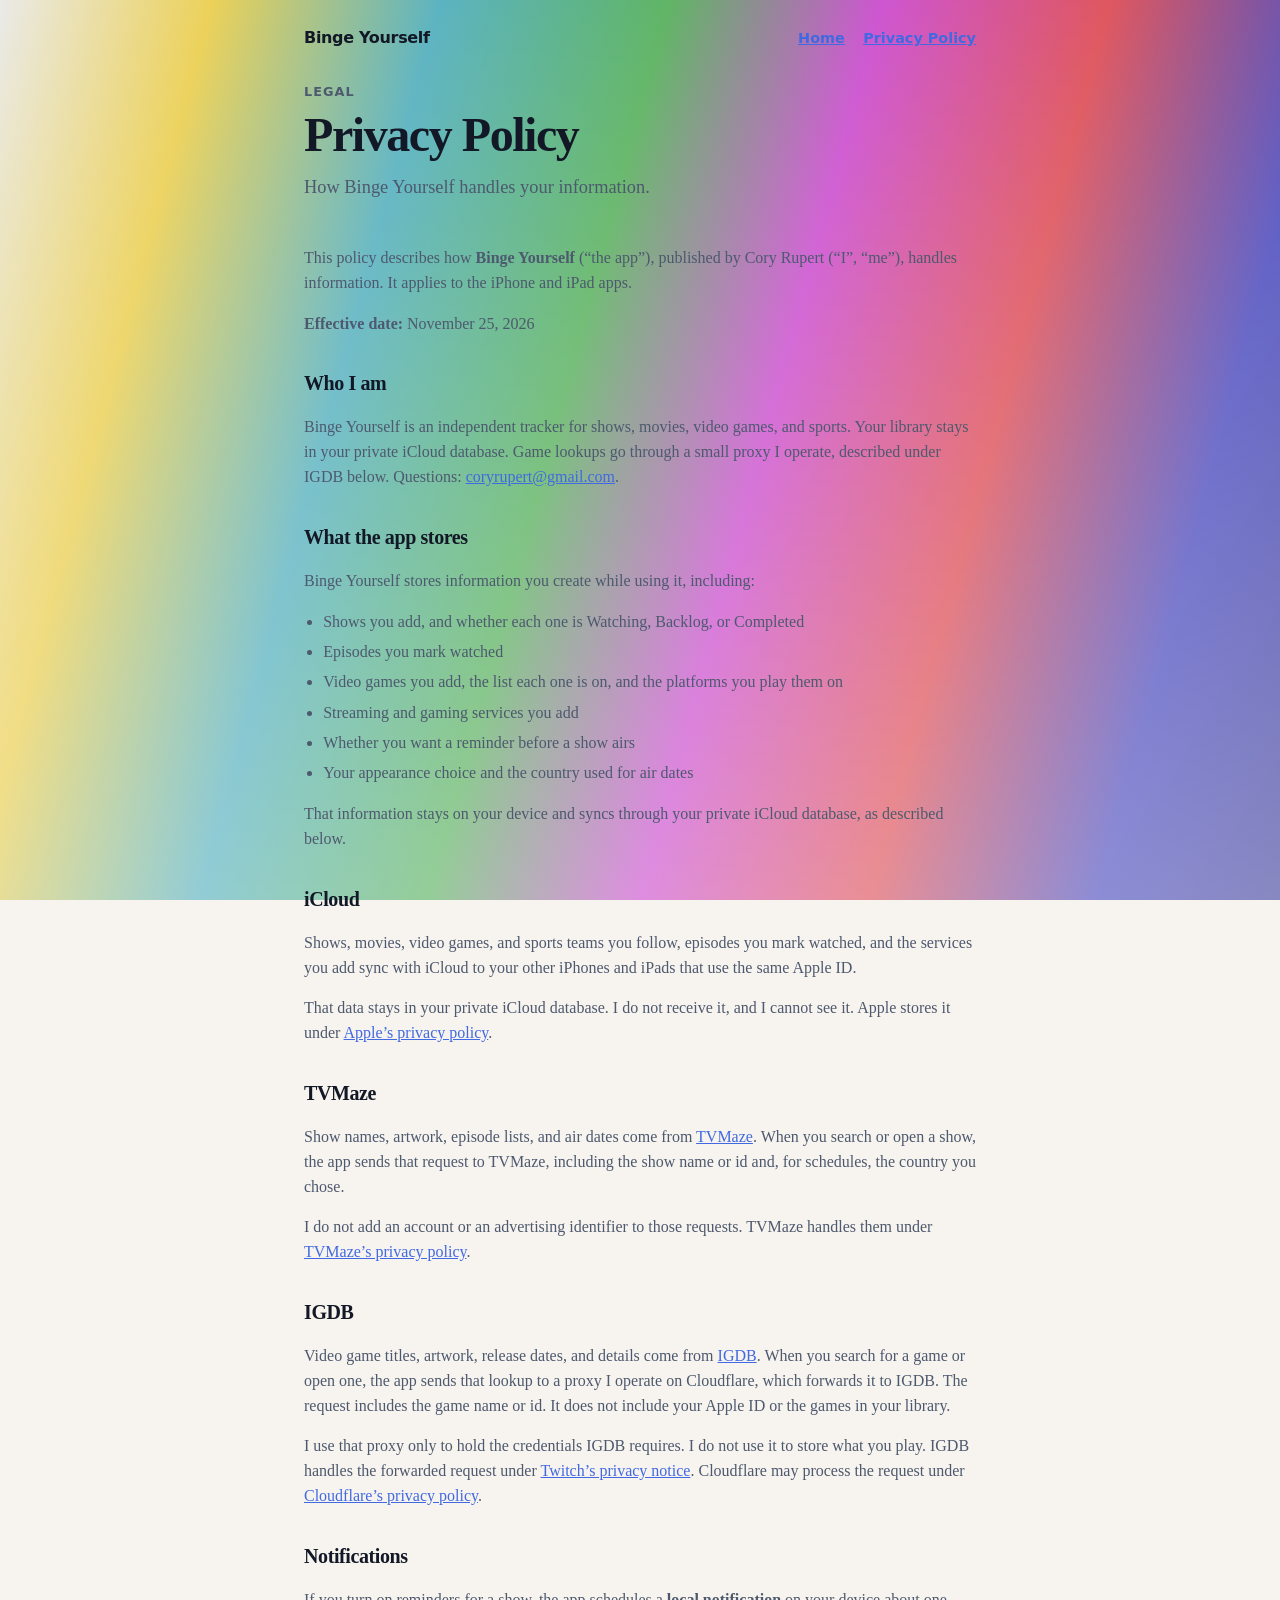
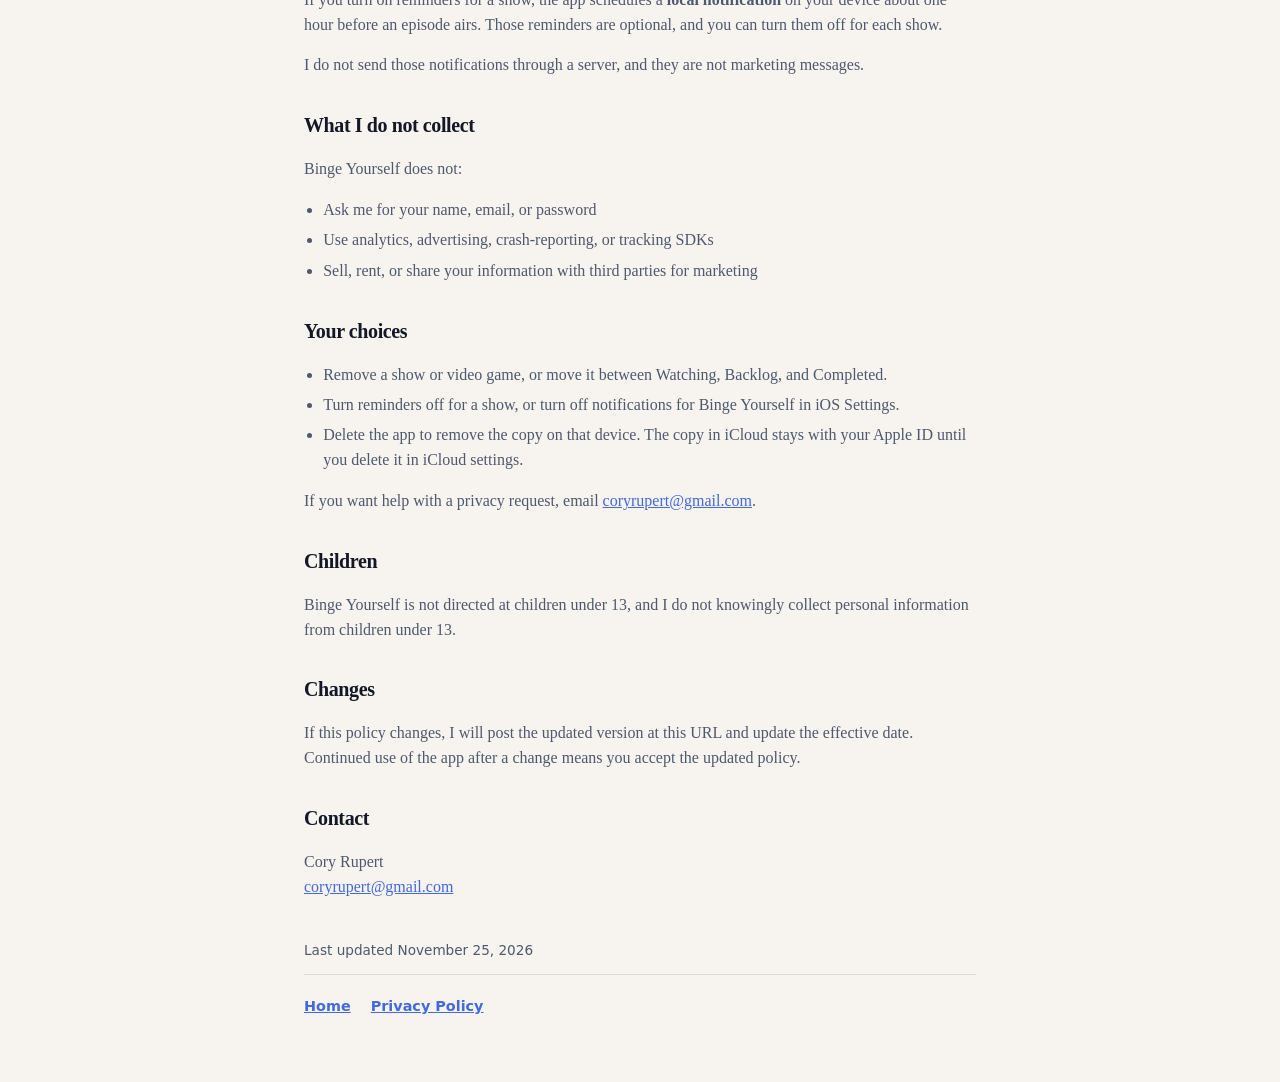
==== commit 933fb246: "Add video game tracking to the Binge Yourself site and privacy policy." ====
--- a/binge-privacy/index.html
+++ b/binge-privacy/index.html
@@ -4,7 +4,7 @@
   <meta charset="utf-8">
   <meta name="viewport" content="width=device-width, initial-scale=1">
   <title>Privacy Policy — Binge Yourself</title>
-  <meta name="description" content="Privacy Policy for the Binge Yourself TV tracking app.">
+  <meta name="description" content="Privacy Policy for Binge Yourself, including shows, movies, video games, and sports.">
   <link rel="icon" href="../images/binge-icon.png" type="image/png">
   <link rel="apple-touch-icon" href="../images/binge-icon.png">
   <link rel="stylesheet" href="../styles.css?v=27">
@@ -27,29 +27,34 @@
 
     <article class="policy">
       <p>This policy describes how <strong>Binge Yourself</strong> (“the app”), published by Cory Rupert (“I”, “me”), handles information. It applies to the iPhone and iPad apps.</p>
-      <p><strong>Effective date:</strong> October 21, 2026</p>
+      <p><strong>Effective date:</strong> November 25, 2026</p>
 
       <h2>Who I am</h2>
-      <p>Binge Yourself is an independent TV tracker. I do not operate my own servers for this app. Questions: <a href="mailto:coryrupert@gmail.com">coryrupert@gmail.com</a>.</p>
+      <p>Binge Yourself is an independent tracker for shows, movies, video games, and sports. Your library stays in your private iCloud database. Game lookups go through a small proxy I operate, described under IGDB below. Questions: <a href="mailto:coryrupert@gmail.com">coryrupert@gmail.com</a>.</p>
 
       <h2>What the app stores</h2>
       <p>Binge Yourself stores information you create while using it, including:</p>
       <ul>
         <li>Shows you add, and whether each one is Watching, Backlog, or Completed</li>
         <li>Episodes you mark watched</li>
-        <li>Streaming services you add</li>
+        <li>Video games you add, the list each one is on, and the platforms you play them on</li>
+        <li>Streaming and gaming services you add</li>
         <li>Whether you want a reminder before a show airs</li>
         <li>Your appearance choice and the country used for air dates</li>
       </ul>
       <p>That information stays on your device and syncs through your private iCloud database, as described below.</p>
 
       <h2>iCloud</h2>
-      <p>Shows you follow, episodes you mark watched, and the streaming services you add sync with iCloud to your other iPhones and iPads that use the same Apple ID.</p>
+      <p>Shows, movies, video games, and sports teams you follow, episodes you mark watched, and the services you add sync with iCloud to your other iPhones and iPads that use the same Apple ID.</p>
       <p>That data stays in your private iCloud database. I do not receive it, and I cannot see it. Apple stores it under <a href="https://www.apple.com/legal/privacy/">Apple’s privacy policy</a>.</p>
 
       <h2>TVMaze</h2>
       <p>Show names, artwork, episode lists, and air dates come from <a href="https://www.tvmaze.com/">TVMaze</a>. When you search or open a show, the app sends that request to TVMaze, including the show name or id and, for schedules, the country you chose.</p>
       <p>I do not add an account or an advertising identifier to those requests. TVMaze handles them under <a href="https://www.tvmaze.com/privacy">TVMaze’s privacy policy</a>.</p>
+
+      <h2>IGDB</h2>
+      <p>Video game titles, artwork, release dates, and details come from <a href="https://www.igdb.com/">IGDB</a>. When you search for a game or open one, the app sends that lookup to a proxy I operate on Cloudflare, which forwards it to IGDB. The request includes the game name or id. It does not include your Apple ID or the games in your library.</p>
+      <p>I use that proxy only to hold the credentials IGDB requires. I do not use it to store what you play. IGDB handles the forwarded request under <a href="https://www.twitch.tv/p/en/legal/privacy-notice/">Twitch’s privacy notice</a>. Cloudflare may process the request under <a href="https://www.cloudflare.com/privacypolicy/">Cloudflare’s privacy policy</a>.</p>
 
       <h2>Notifications</h2>
       <p>If you turn on reminders for a show, the app schedules a <strong>local notification</strong> on your device about one hour before an episode airs. Those reminders are optional, and you can turn them off for each show.</p>
@@ -65,7 +70,7 @@
 
       <h2>Your choices</h2>
       <ul>
-        <li>Remove a show, or move it between Watching, Backlog, and Completed.</li>
+        <li>Remove a show or video game, or move it between Watching, Backlog, and Completed.</li>
         <li>Turn reminders off for a show, or turn off notifications for Binge Yourself in iOS Settings.</li>
         <li>Delete the app to remove the copy on that device. The copy in iCloud stays with your Apple ID until you delete it in iCloud settings.</li>
       </ul>
@@ -81,7 +86,7 @@
       <p>Cory Rupert<br>
       <a href="mailto:coryrupert@gmail.com">coryrupert@gmail.com</a></p>
 
-      <p class="updated">Last updated October 21, 2026</p>
+      <p class="updated">Last updated November 25, 2026</p>
     </article>
 
     <footer class="site-footer">
